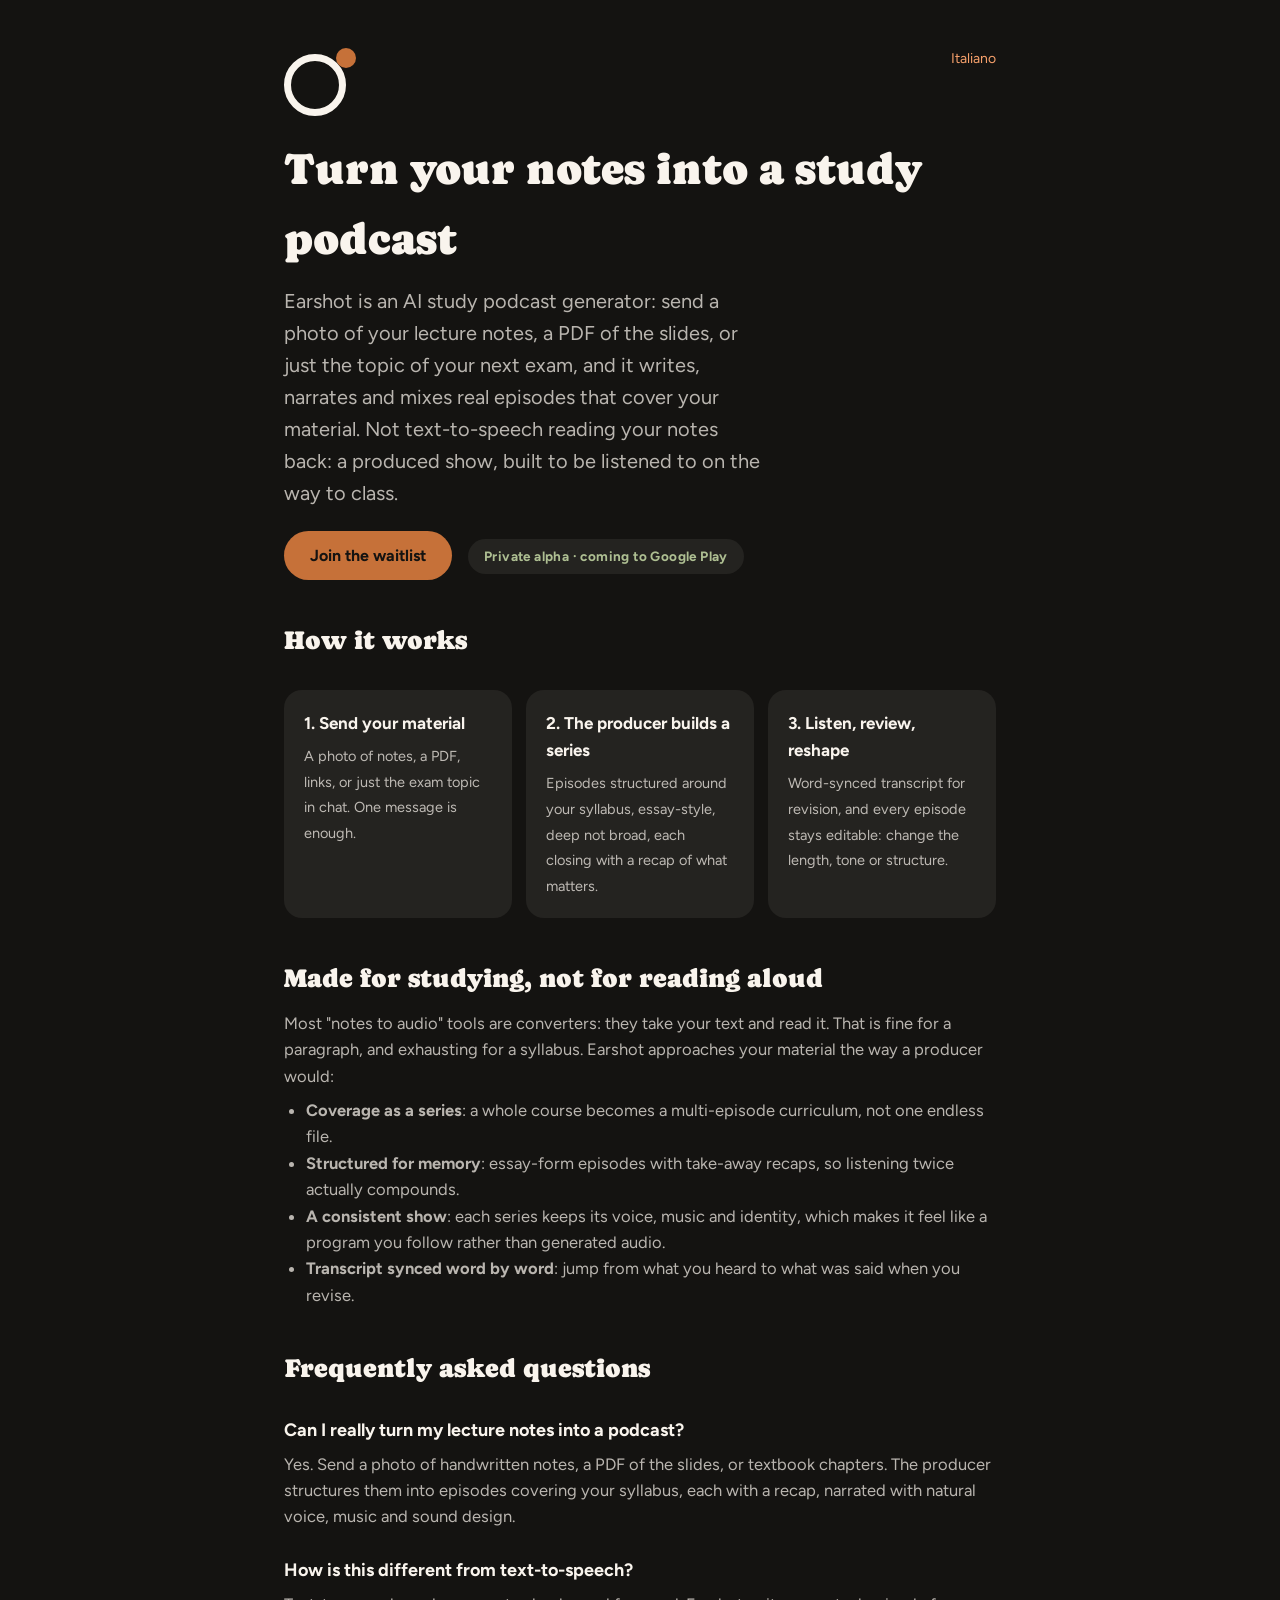
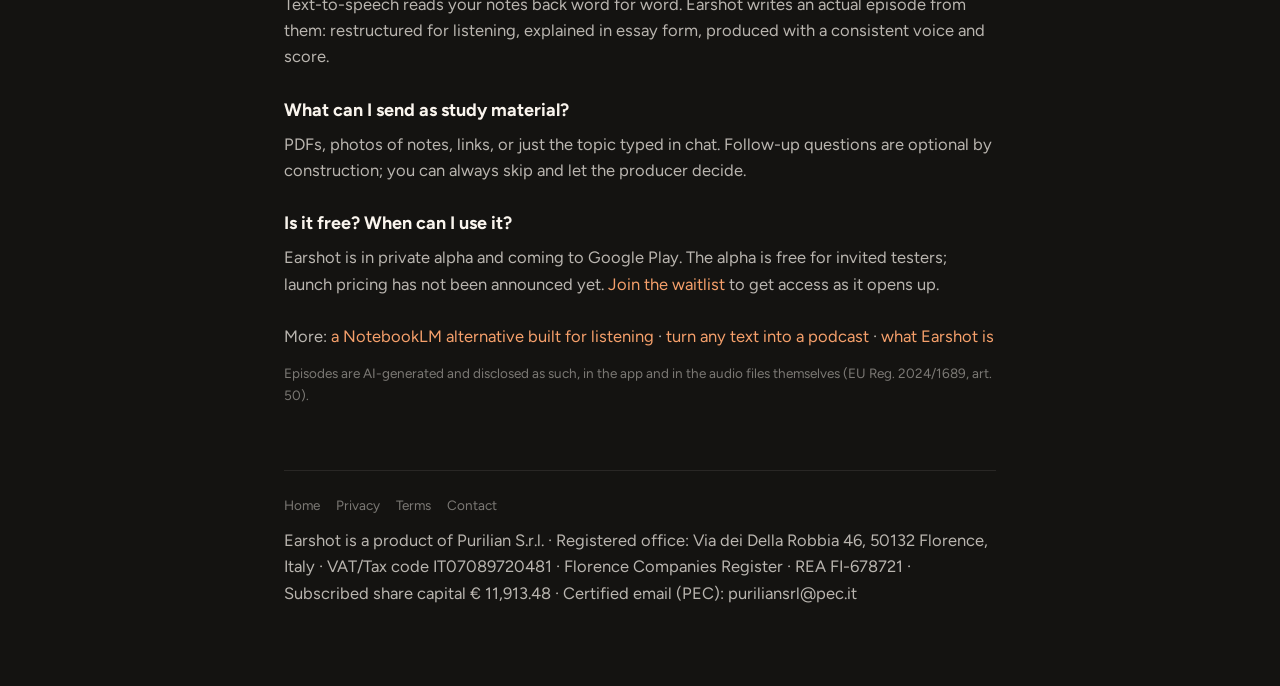
==== ai-study-podcast-generator.html @ ea50f7f9 "Add six SEO landing pages (study, NotebookLM alternative, text-to-podcast; IT+EN) Waitlist CTA only " ====
<!doctype html><html lang="en"><head><meta charset="utf-8"><meta name="viewport" content="width=device-width, initial-scale=1"><link rel="stylesheet" href="/style.css?v=3">
<title>AI Study Podcast Generator, from Your Own Notes | Earshot</title>
<meta name="description" content="Turn lecture notes, PDFs or any topic into real study podcast episodes: written, narrated and scored by an AI producer. Join the Earshot waitlist.">
<link rel="icon" type="image/png" href="/favicon.png">
<link rel="canonical" href="https://earshot.it/ai-study-podcast-generator.html">
<link rel="alternate" hreflang="it" href="https://earshot.it/podcast-per-studiare.html">
<link rel="alternate" hreflang="en" href="https://earshot.it/ai-study-podcast-generator.html">
<meta property="og:title" content="AI Study Podcast Generator, from Your Own Notes | Earshot">
<meta property="og:description" content="Send a photo of your notes or a PDF of the slides: Earshot turns them into a study podcast made just for you.">
<meta property="og:image" content="https://earshot.it/og.png"><meta property="og:url" content="https://earshot.it/ai-study-podcast-generator.html"><meta property="og:type" content="website"><meta name="twitter:card" content="summary_large_image">
<script type="application/ld+json">
{"@context":"https://schema.org","@type":"MobileApplication","name":"Earshot","operatingSystem":"ANDROID","applicationCategory":"EducationApplication","url":"https://earshot.it/","installUrl":"https://play.google.com/store/apps/details?id=com.purilian.earshot","description":"Chat-driven personal audio studio: turn notes, PDFs or any topic into produced podcast episodes, narrated and scored by an AI producer."}
</script>
<script type="application/ld+json">
{"@context":"https://schema.org","@type":"FAQPage","mainEntity":[
{"@type":"Question","name":"Can I really turn my lecture notes into a podcast?","acceptedAnswer":{"@type":"Answer","text":"Yes. Send Earshot a photo of your handwritten notes, a PDF of the slides, or chapters from a textbook. The AI producer structures the material into episodes that cover your syllabus, each with a take-away recap, and narrates them with natural voice, music and sound design."}},
{"@type":"Question","name":"How is this different from text-to-speech apps that read notes aloud?","acceptedAnswer":{"@type":"Answer","text":"Text-to-speech reads your notes back word for word. Earshot writes an actual episode from them: it restructures the material for listening, explains it in essay form, adds recaps, and produces it with a consistent voice and score, so episode 7 sounds like episode 1."}},
{"@type":"Question","name":"What can I send as study material?","acceptedAnswer":{"@type":"Answer","text":"PDFs, photos of notes, links, or just the topic of your exam typed in chat. One message is enough to start; the producer only asks follow-up questions when they would clearly improve the result, and you can always skip them."}},
{"@type":"Question","name":"Is Earshot free? When can I use it?","acceptedAnswer":{"@type":"Answer","text":"Earshot is in private alpha and coming to Google Play. The alpha is free for invited testers; launch pricing has not been announced yet. Join the waitlist by email to get access as it opens up."}}
]}
</script>
</head><body><div class="wrap">
<div class="lang"><a href="/podcast-per-studiare.html">Italiano</a></div>
<div class="mark"><div class="ring"></div><div class="dot"></div></div>
<h1 class="word" style="font-size:44px">Turn your notes into a study podcast</h1>
<p class="tag" style="margin-top:10px">Earshot is an AI study podcast generator: send a photo of your lecture notes, a PDF of the slides, or just the topic of your next exam, and it writes, narrates and mixes real episodes that cover your material. Not text-to-speech reading your notes back: a produced show, built to be listened to on the way to class.</p>
<a class="cta-btn" href="mailto:service@purilian.com?subject=Earshot%20waitlist">Join the waitlist</a>
<span class="badge" style="margin-left:12px">Private alpha · coming to Google Play</span>

<h2>How it works</h2>
<div class="cards">
<div class="card"><b>1. Send your material</b><span>A photo of notes, a PDF, links, or just the exam topic in chat. One message is enough.</span></div>
<div class="card"><b>2. The producer builds a series</b><span>Episodes structured around your syllabus, essay-style, deep not broad, each closing with a recap of what matters.</span></div>
<div class="card"><b>3. Listen, review, reshape</b><span>Word-synced transcript for revision, and every episode stays editable: change the length, tone or structure.</span></div>
</div>

<h2>Made for studying, not for reading aloud</h2>
<p>Most "notes to audio" tools are converters: they take your text and read it. That is fine for a paragraph, and exhausting for a syllabus. Earshot approaches your material the way a producer would:</p>
<ul>
<li><b>Coverage as a series</b>: a whole course becomes a multi-episode curriculum, not one endless file.</li>
<li><b>Structured for memory</b>: essay-form episodes with take-away recaps, so listening twice actually compounds.</li>
<li><b>A consistent show</b>: each series keeps its voice, music and identity, which makes it feel like a program you follow rather than generated audio.</li>
<li><b>Transcript synced word by word</b>: jump from what you heard to what was said when you revise.</li>
</ul>

<h2>Frequently asked questions</h2>
<h3>Can I really turn my lecture notes into a podcast?</h3>
<p>Yes. Send a photo of handwritten notes, a PDF of the slides, or textbook chapters. The producer structures them into episodes covering your syllabus, each with a recap, narrated with natural voice, music and sound design.</p>
<h3>How is this different from text-to-speech?</h3>
<p>Text-to-speech reads your notes back word for word. Earshot writes an actual episode from them: restructured for listening, explained in essay form, produced with a consistent voice and score.</p>
<h3>What can I send as study material?</h3>
<p>PDFs, photos of notes, links, or just the topic typed in chat. Follow-up questions are optional by construction; you can always skip and let the producer decide.</p>
<h3>Is it free? When can I use it?</h3>
<p>Earshot is in private alpha and coming to Google Play. The alpha is free for invited testers; launch pricing has not been announced yet. <a href="mailto:service@purilian.com?subject=Earshot%20waitlist">Join the waitlist</a> to get access as it opens up.</p>

<p style="margin-top:26px">More: <a href="/notebooklm-alternative.html">a NotebookLM alternative built for listening</a> · <a href="/text-to-podcast.html">turn any text into a podcast</a> · <a href="/en.html">what Earshot is</a></p>

<p style="margin-top:14px;font-size:13.5px;color:var(--ink3)">Episodes are AI-generated and disclosed as such, in the app and in the audio files themselves (EU Reg. 2024/1689, art. 50).</p>
<footer>
<a href="/en.html">Home</a><a href="/privacy.html">Privacy</a><a href="/terms.html">Terms</a><a href="mailto:service@purilian.com">Contact</a>
<p style="margin-top:10px">Earshot is a product of Purilian S.r.l. · Registered office: Via dei Della Robbia 46, 50132 Florence, Italy · VAT/Tax code IT07089720481 · Florence Companies Register · REA FI-678721 · Subscribed share capital € 11,913.48 · Certified email (PEC): puriliansrl@pec.it</p>
</footer>
</div><script type='module' src='https://static.cloudflareinsights.com/beacon.min.js' data-cf-beacon='{"token": "9274617eed044f3c8cafb4d5be8f2de0"}'></script></body></html>
---- style.css ----
@font-face { font-family: 'Caprasimo'; src: url('/fonts/Caprasimo_400Regular.ttf') format('truetype'); font-weight: 400; font-display: swap; }
@font-face { font-family: 'Figtree'; src: url('/fonts/Figtree_400Regular.ttf') format('truetype'); font-weight: 400; font-display: swap; }
@font-face { font-family: 'Figtree'; src: url('/fonts/Figtree_700Bold.ttf') format('truetype'); font-weight: 700; font-display: swap; }
:root {
  --page: #141311; --surface: #242320; --ink: #F9F4ED; --ink2: rgba(249,244,237,.72);
  --ink3: rgba(249,244,237,.45); --accent: #C67139; --accent2: #F6A06B; --sage: #AEBF92;
}
* { margin: 0; padding: 0; box-sizing: border-box; }
body { background: var(--page); color: var(--ink); font-family: 'Figtree', system-ui, sans-serif; line-height: 1.6; }
.wrap { max-width: 760px; margin: 0 auto; padding: 48px 24px 80px; }
.mark { position: relative; width: 74px; height: 68px; }
.mark .ring { position: absolute; left: 0; top: 6px; width: 62px; height: 62px; border: 7px solid var(--ink); border-radius: 50%; }
.mark .dot { position: absolute; right: 2px; top: 0; width: 20px; height: 20px; background: var(--accent); border-radius: 50%; }
h1.word { font-family: 'Caprasimo', serif; font-weight: 400; font-size: 64px; margin: 18px 0 6px; }
.tag { font-size: 20px; color: var(--ink2); max-width: 480px; }
h2 { font-family: 'Caprasimo', serif; font-weight: 400; font-size: 26px; margin: 40px 0 10px; }
p, li { color: var(--ink2); font-size: 16.5px; }
ul { padding-left: 22px; margin: 8px 0; }
a { color: var(--accent2); text-decoration: none; }
a:hover { text-decoration: underline; }
.cards { display: grid; grid-template-columns: repeat(auto-fit, minmax(210px, 1fr)); gap: 14px; margin: 28px 0; }
.card { background: var(--surface); border-radius: 18px; padding: 20px; }
.card b { display: block; font-size: 17px; margin-bottom: 6px; color: var(--ink); }
.card span { font-size: 14.5px; color: var(--ink2); }
.badge { display: inline-block; background: var(--surface); color: var(--sage); border-radius: 999px; padding: 7px 16px; font-size: 13.5px; font-weight: 700; letter-spacing: .4px; margin-top: 26px; }
footer { margin-top: 64px; padding-top: 24px; border-top: 1px solid rgba(249,244,237,.09); font-size: 13.5px; color: var(--ink3); }
footer a { color: var(--ink3); margin-right: 16px; }
.lang { float: right; font-size: 14px; }
h3 { color: var(--ink); font-size: 18px; margin: 26px 0 6px; }
.updated { color: var(--ink3); font-size: 13.5px; font-style: italic; }

/* hero */
.hero { display: grid; grid-template-columns: 1.1fr 1fr; gap: 28px; align-items: center; min-height: 60vh; }
.hero { position: relative; }
.hero::before { content: ''; position: absolute; inset: -60px -12vw; z-index: -1;
  background: url('/img/hero-waves.jpg') center / cover no-repeat; pointer-events: none; }
.hero-copy { padding: 24px 0; }
.hero-stage { position: relative; height: 620px; }
.hero-stage::before { content: ''; position: absolute; inset: 10% 0; background: radial-gradient(closest-side, rgba(198,113,57,.28), transparent 70%); filter: blur(8px); }
.phone { position: absolute; width: 264px; border-radius: 34px; border: 7px solid #2E2B25; overflow: hidden; box-shadow: 0 30px 60px rgba(0,0,0,.55); background: #141311; }
.phone img { display: block; width: 100%; }
.phone.front { right: 4px; top: 40px; z-index: 2; transform: rotate(3deg); }
.phone.back { right: 190px; top: 90px; z-index: 1; transform: rotate(-7deg); opacity: .85; }
@media (max-width: 860px) {
  .hero { grid-template-columns: 1fr; }
  .hero-stage { height: 540px; margin-top: 8px; }
  .phone { width: 220px; }
  .phone.front { right: calc(50% - 225px); top: 30px; }
  .phone.back { right: calc(50% + 5px); top: 70px; }
}
@media (max-width: 560px) {
  .hero-stage { height: 520px; }
  .phone.back { display: none; }
  .phone.front { width: 240px; right: 50%; top: 20px; transform: translateX(50%) rotate(2deg); }
  h1.word { font-size: 52px; }
  .hero-stage::before { inset: 5% 10%; }
}
body { overflow-x: hidden; }
.wrap-wide { max-width: 1020px; margin: 0 auto; padding: 48px 24px 80px; }
.cta-btn { display: inline-block; background: var(--accent); color: var(--page); font-weight: 700; border-radius: 999px; padding: 12px 26px; margin-top: 22px; }
.cta-btn:hover { text-decoration: none; background: var(--accent2); }
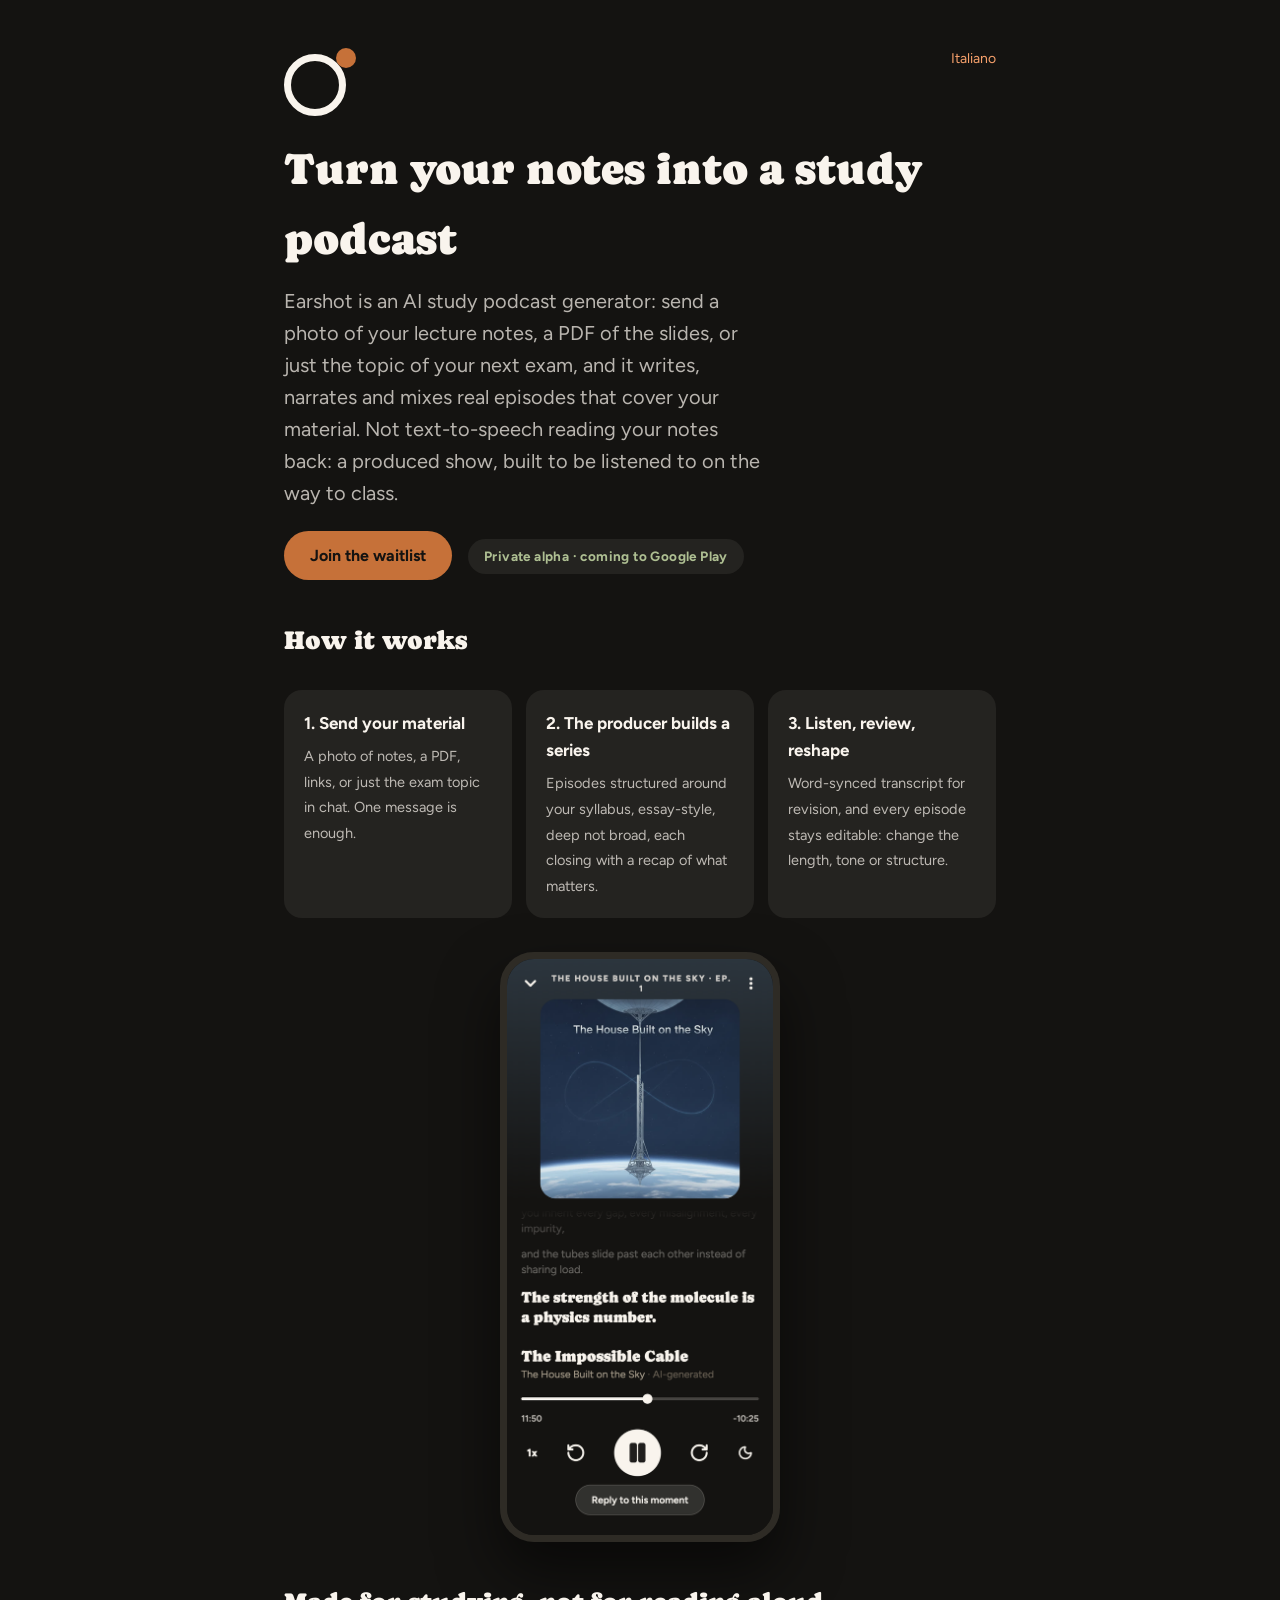
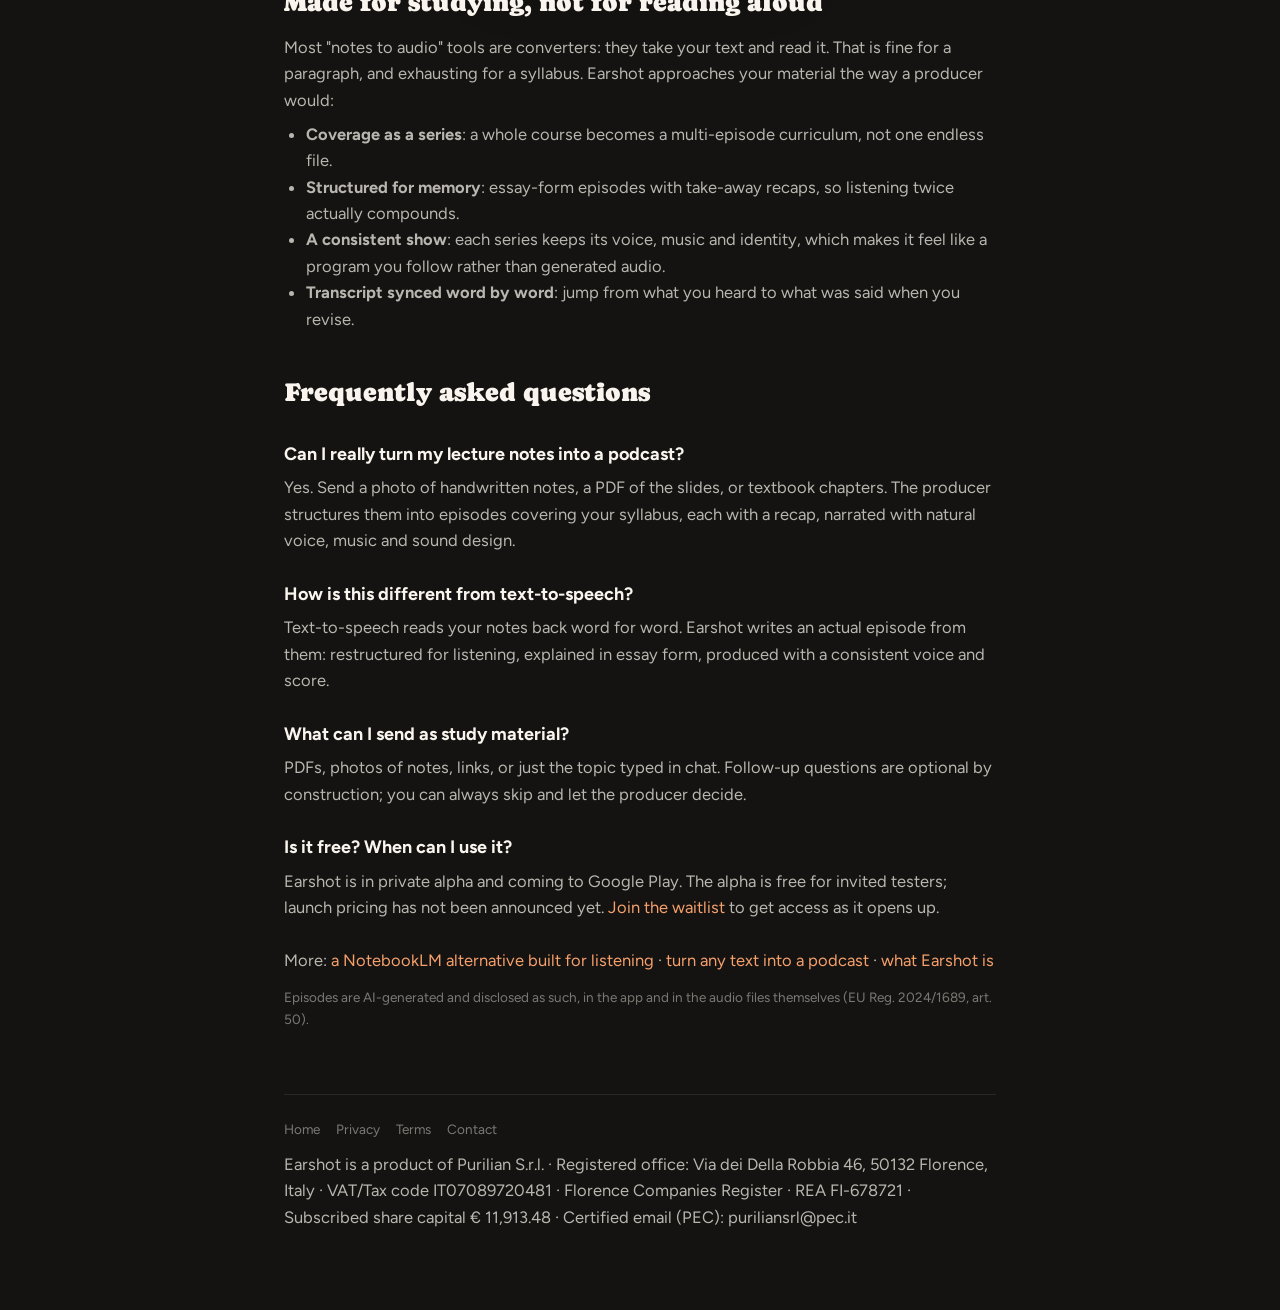
==== commit c019defb: "Add app screenshots to landing pages with descriptive alt text Co-Authored-By: Claude Fable 5 <norep" ====
--- a/ai-study-podcast-generator.html
+++ b/ai-study-podcast-generator.html
@@ -34,6 +34,8 @@
 <div class="card"><b>3. Listen, review, reshape</b><span>Word-synced transcript for revision, and every episode stays editable: change the length, tone or structure.</span></div>
 </div>
 
+<img class="shot" src="/img/hero-player-en.png" alt="The Earshot player narrating a study podcast generated from lecture notes, with word-synced transcript" loading="lazy">
+
 <h2>Made for studying, not for reading aloud</h2>
 <p>Most "notes to audio" tools are converters: they take your text and read it. That is fine for a paragraph, and exhausting for a syllabus. Earshot approaches your material the way a producer would:</p>
 <ul>
--- a/style.css
+++ b/style.css
@@ -59,3 +59,4 @@
 .wrap-wide { max-width: 1020px; margin: 0 auto; padding: 48px 24px 80px; }
 .cta-btn { display: inline-block; background: var(--accent); color: var(--page); font-weight: 700; border-radius: 999px; padding: 12px 26px; margin-top: 22px; }
 .cta-btn:hover { text-decoration: none; background: var(--accent2); }
+.shot { display: block; width: min(280px, 80%); border-radius: 34px; border: 7px solid #2E2B25; box-shadow: 0 30px 60px rgba(0,0,0,.55); margin: 34px auto 8px; }
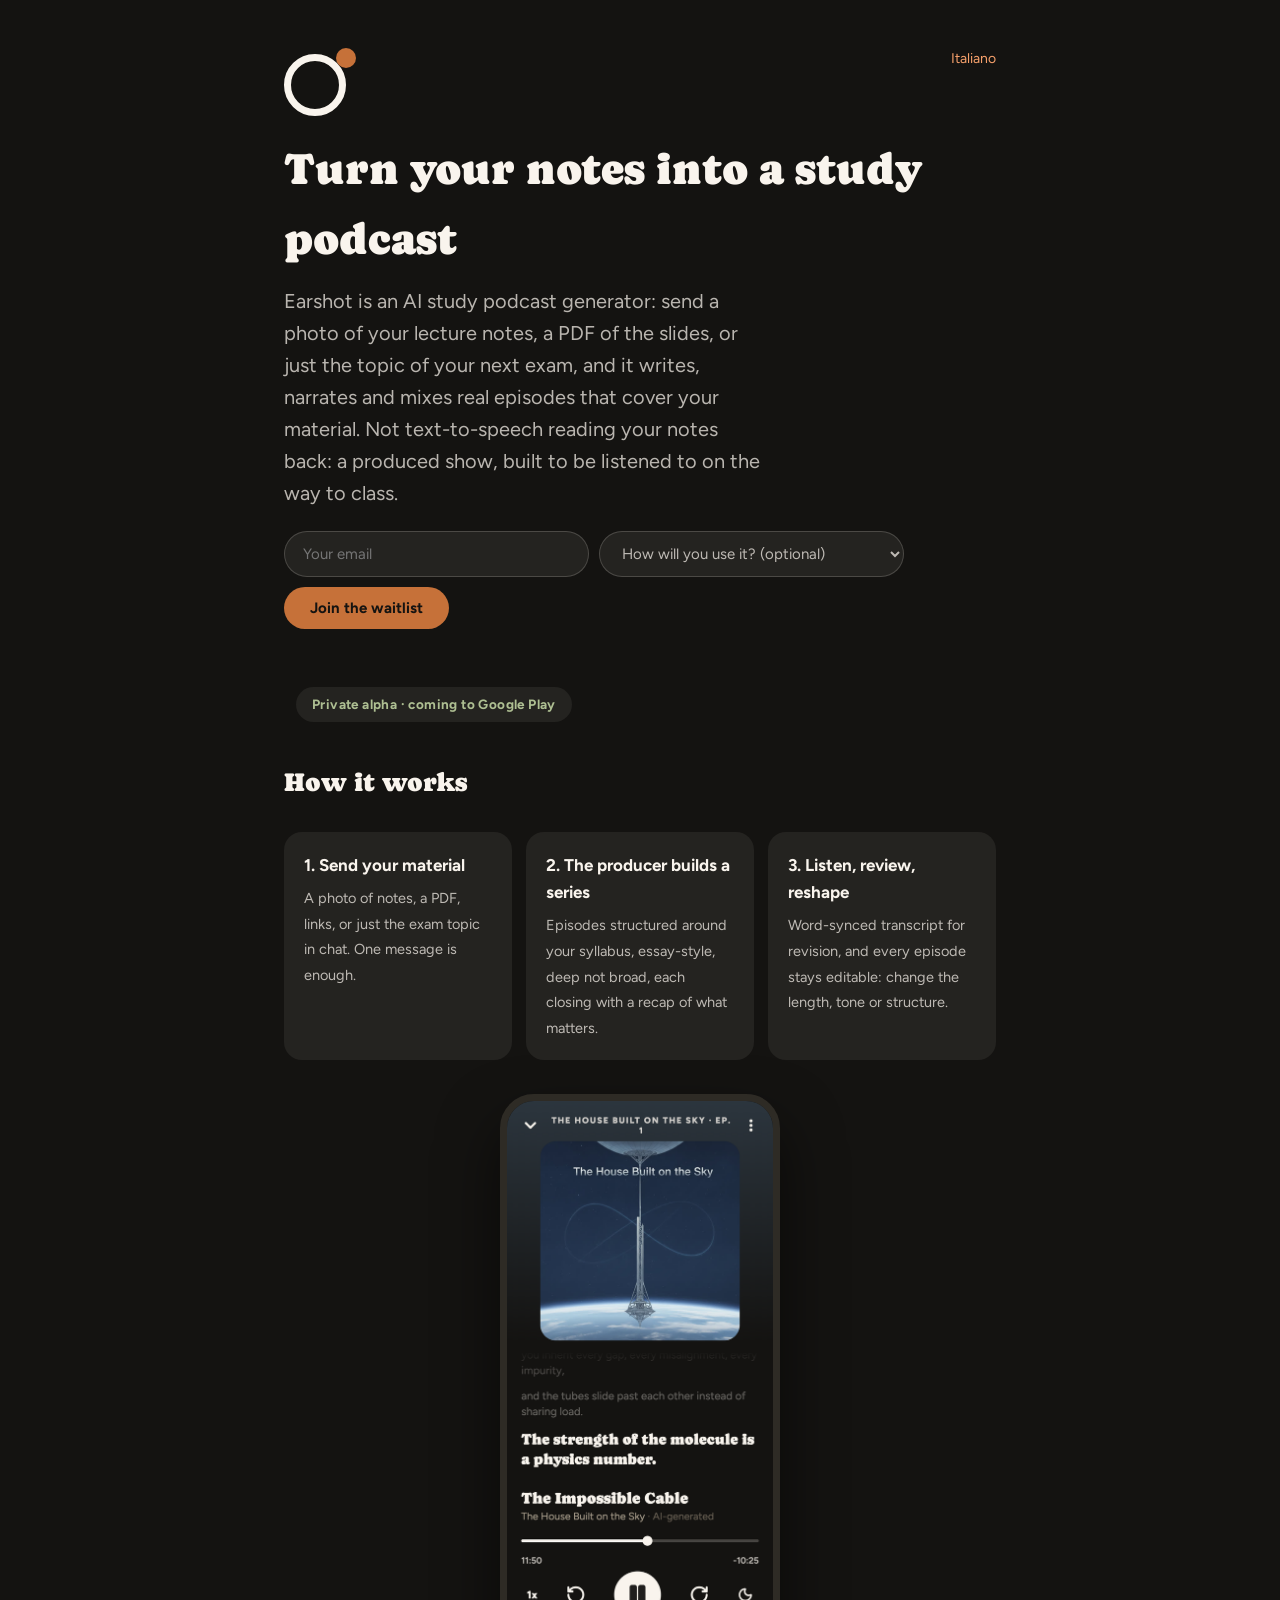
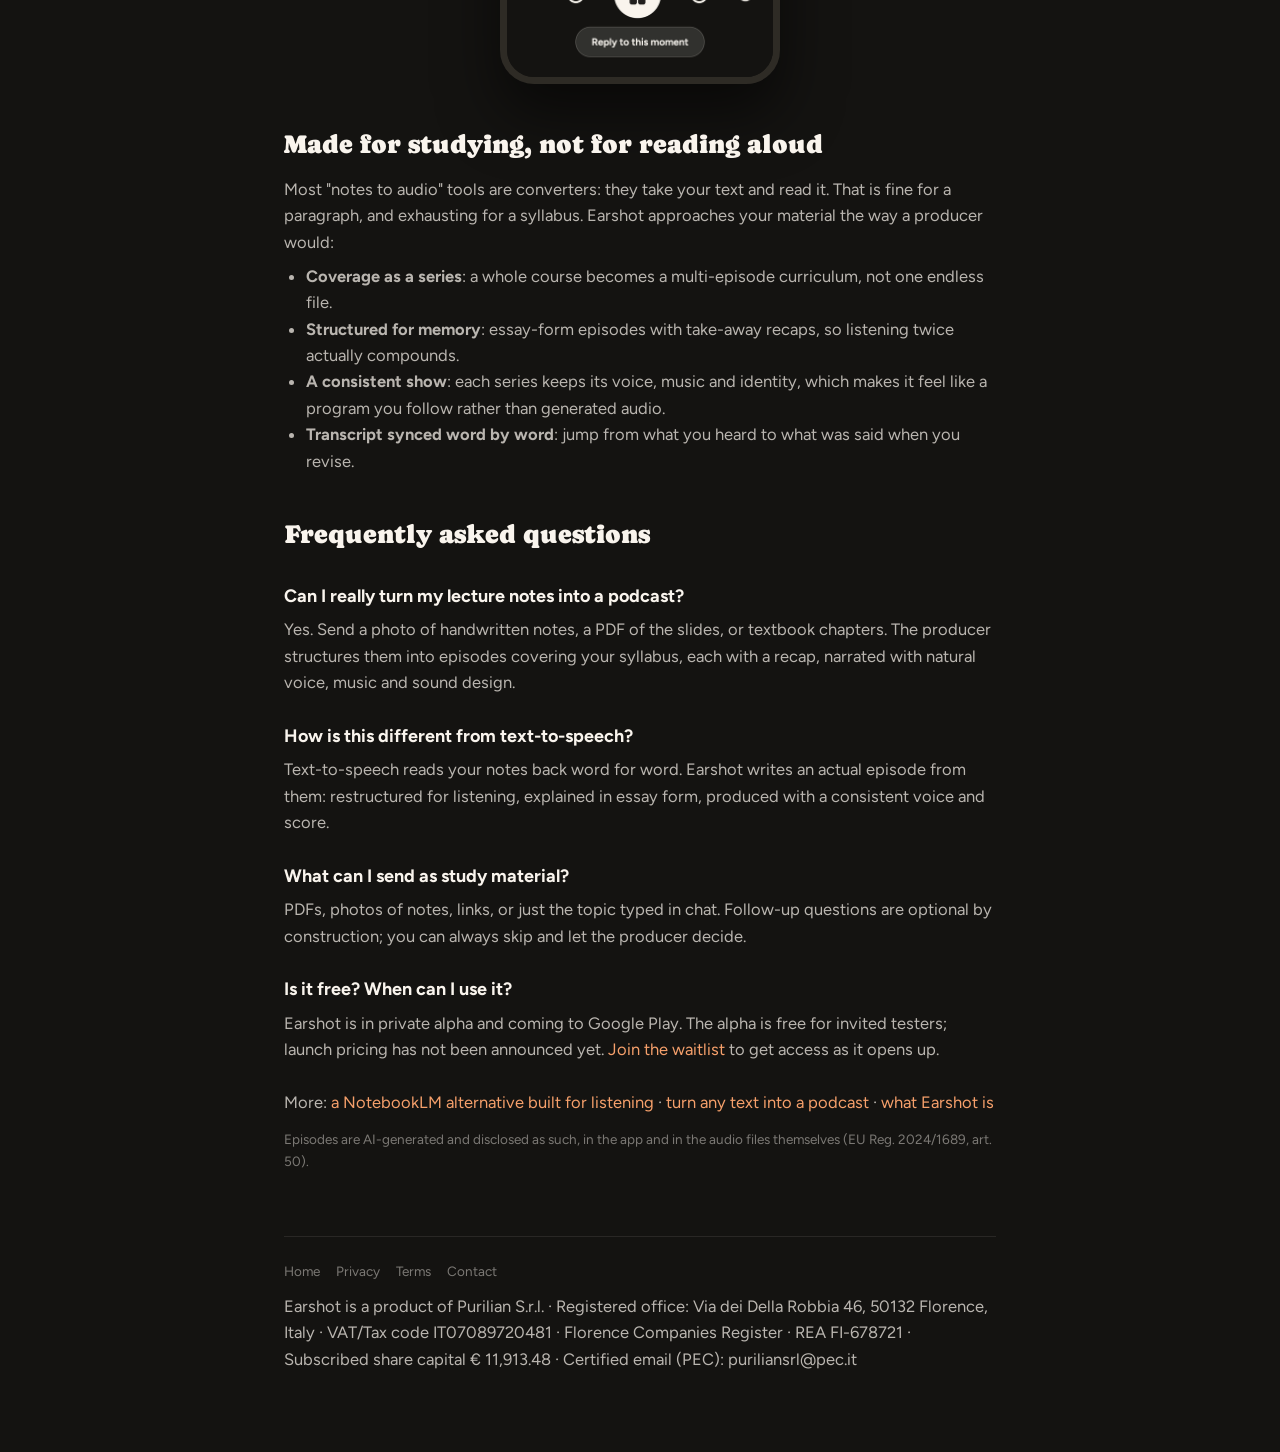
==== commit 407d29a9: "Replace mailto waitlist CTA with Supabase-backed signup form Email + optional interest select; inser" ====
--- a/ai-study-podcast-generator.html
+++ b/ai-study-podcast-generator.html
@@ -1,4 +1,4 @@
-<!doctype html><html lang="en"><head><meta charset="utf-8"><meta name="viewport" content="width=device-width, initial-scale=1"><link rel="stylesheet" href="/style.css?v=3">
+<!doctype html><html lang="en"><head><meta charset="utf-8"><meta name="viewport" content="width=device-width, initial-scale=1"><link rel="stylesheet" href="/style.css?v=5">
 <title>AI Study Podcast Generator, from Your Own Notes | Earshot</title>
 <meta name="description" content="Turn lecture notes, PDFs or any topic into real study podcast episodes: written, narrated and scored by an AI producer. Join the Earshot waitlist.">
 <link rel="icon" type="image/png" href="/favicon.png">
@@ -24,7 +24,13 @@
 <div class="mark"><div class="ring"></div><div class="dot"></div></div>
 <h1 class="word" style="font-size:44px">Turn your notes into a study podcast</h1>
 <p class="tag" style="margin-top:10px">Earshot is an AI study podcast generator: send a photo of your lecture notes, a PDF of the slides, or just the topic of your next exam, and it writes, narrates and mixes real episodes that cover your material. Not text-to-speech reading your notes back: a produced show, built to be listened to on the way to class.</p>
-<a class="cta-btn" href="mailto:service@purilian.com?subject=Earshot%20waitlist">Join the waitlist</a>
+<form class="waitlist" id="waitlist-form" autocomplete="on">
+<input type="email" name="email" required placeholder="Your email" aria-label="Your email">
+<select name="interest" aria-label="How will you use it? (optional)"><option value="">How will you use it? (optional)</option><option value="study">For studying</option><option value="work">For work</option><option value="curiosity">Out of curiosity</option></select>
+<input class="hp" type="text" name="website" tabindex="-1" autocomplete="off">
+<button class="cta-btn" type="submit">Join the waitlist</button>
+</form>
+<p class="waitlist-msg" id="waitlist-msg" aria-live="polite"></p>
 <span class="badge" style="margin-left:12px">Private alpha · coming to Google Play</span>
 
 <h2>How it works</h2>
@@ -62,4 +68,24 @@
 <a href="/en.html">Home</a><a href="/privacy.html">Privacy</a><a href="/terms.html">Terms</a><a href="mailto:service@purilian.com">Contact</a>
 <p style="margin-top:10px">Earshot is a product of Purilian S.r.l. · Registered office: Via dei Della Robbia 46, 50132 Florence, Italy · VAT/Tax code IT07089720481 · Florence Companies Register · REA FI-678721 · Subscribed share capital € 11,913.48 · Certified email (PEC): puriliansrl@pec.it</p>
 </footer>
-</div><script type='module' src='https://static.cloudflareinsights.com/beacon.min.js' data-cf-beacon='{"token": "9274617eed044f3c8cafb4d5be8f2de0"}'></script></body></html>
+</div><script type='module' src='https://static.cloudflareinsights.com/beacon.min.js' data-cf-beacon='{"token": "9274617eed044f3c8cafb4d5be8f2de0"}'></script><script>
+(function () {
+  var form = document.getElementById('waitlist-form');
+  var msg = document.getElementById('waitlist-msg');
+  form.addEventListener('submit', function (e) {
+    e.preventDefault();
+    if (form.website.value) return;
+    var btn = form.querySelector('button'); btn.disabled = true;
+    fetch('https://retcklfcyrlvignaphgi.supabase.co/rest/v1/waitlist', {
+      method: 'POST',
+      headers: { 'apikey': 'sb_publishable_OaO1tNPHDQhSf4b9LvtSbg_q1YdFQu9', 'Content-Type': 'application/json', 'Prefer': 'return=minimal' },
+      body: JSON.stringify({ email: form.email.value.trim(), interest: form.interest.value || null, locale: document.documentElement.lang, source_page: location.pathname })
+    }).then(function (r) {
+      if (r.status === 201) { msg.textContent = "Done! We'll let you know as Earshot opens up."; form.reset(); }
+      else if (r.status === 409) { msg.textContent = "You're already on the list!"; }
+      else { msg.textContent = 'Something went wrong. Email us: service@purilian.com'; }
+      btn.disabled = false;
+    }).catch(function () { msg.textContent = 'Something went wrong. Email us: service@purilian.com'; btn.disabled = false; });
+  });
+})();
+</script></body></html>
--- a/style.css
+++ b/style.css
@@ -60,3 +60,9 @@
 .cta-btn { display: inline-block; background: var(--accent); color: var(--page); font-weight: 700; border-radius: 999px; padding: 12px 26px; margin-top: 22px; }
 .cta-btn:hover { text-decoration: none; background: var(--accent2); }
 .shot { display: block; width: min(280px, 80%); border-radius: 34px; border: 7px solid #2E2B25; box-shadow: 0 30px 60px rgba(0,0,0,.55); margin: 34px auto 8px; }
+.waitlist { display: flex; flex-wrap: wrap; gap: 10px; margin-top: 22px; max-width: 620px; }
+.waitlist input[type=email], .waitlist select { background: var(--surface); color: var(--ink); border: 1px solid rgba(249,244,237,.18); border-radius: 999px; padding: 12px 18px; font-family: inherit; font-size: 15px; flex: 1 1 210px; }
+.waitlist select { color: var(--ink2); }
+.waitlist button.cta-btn { border: none; cursor: pointer; font-family: inherit; font-size: 15px; margin-top: 0; }
+.waitlist .hp { position: absolute; left: -9999px; height: 0; overflow: hidden; }
+.waitlist-msg { margin-top: 10px; font-size: 15px; color: var(--sage); min-height: 22px; }
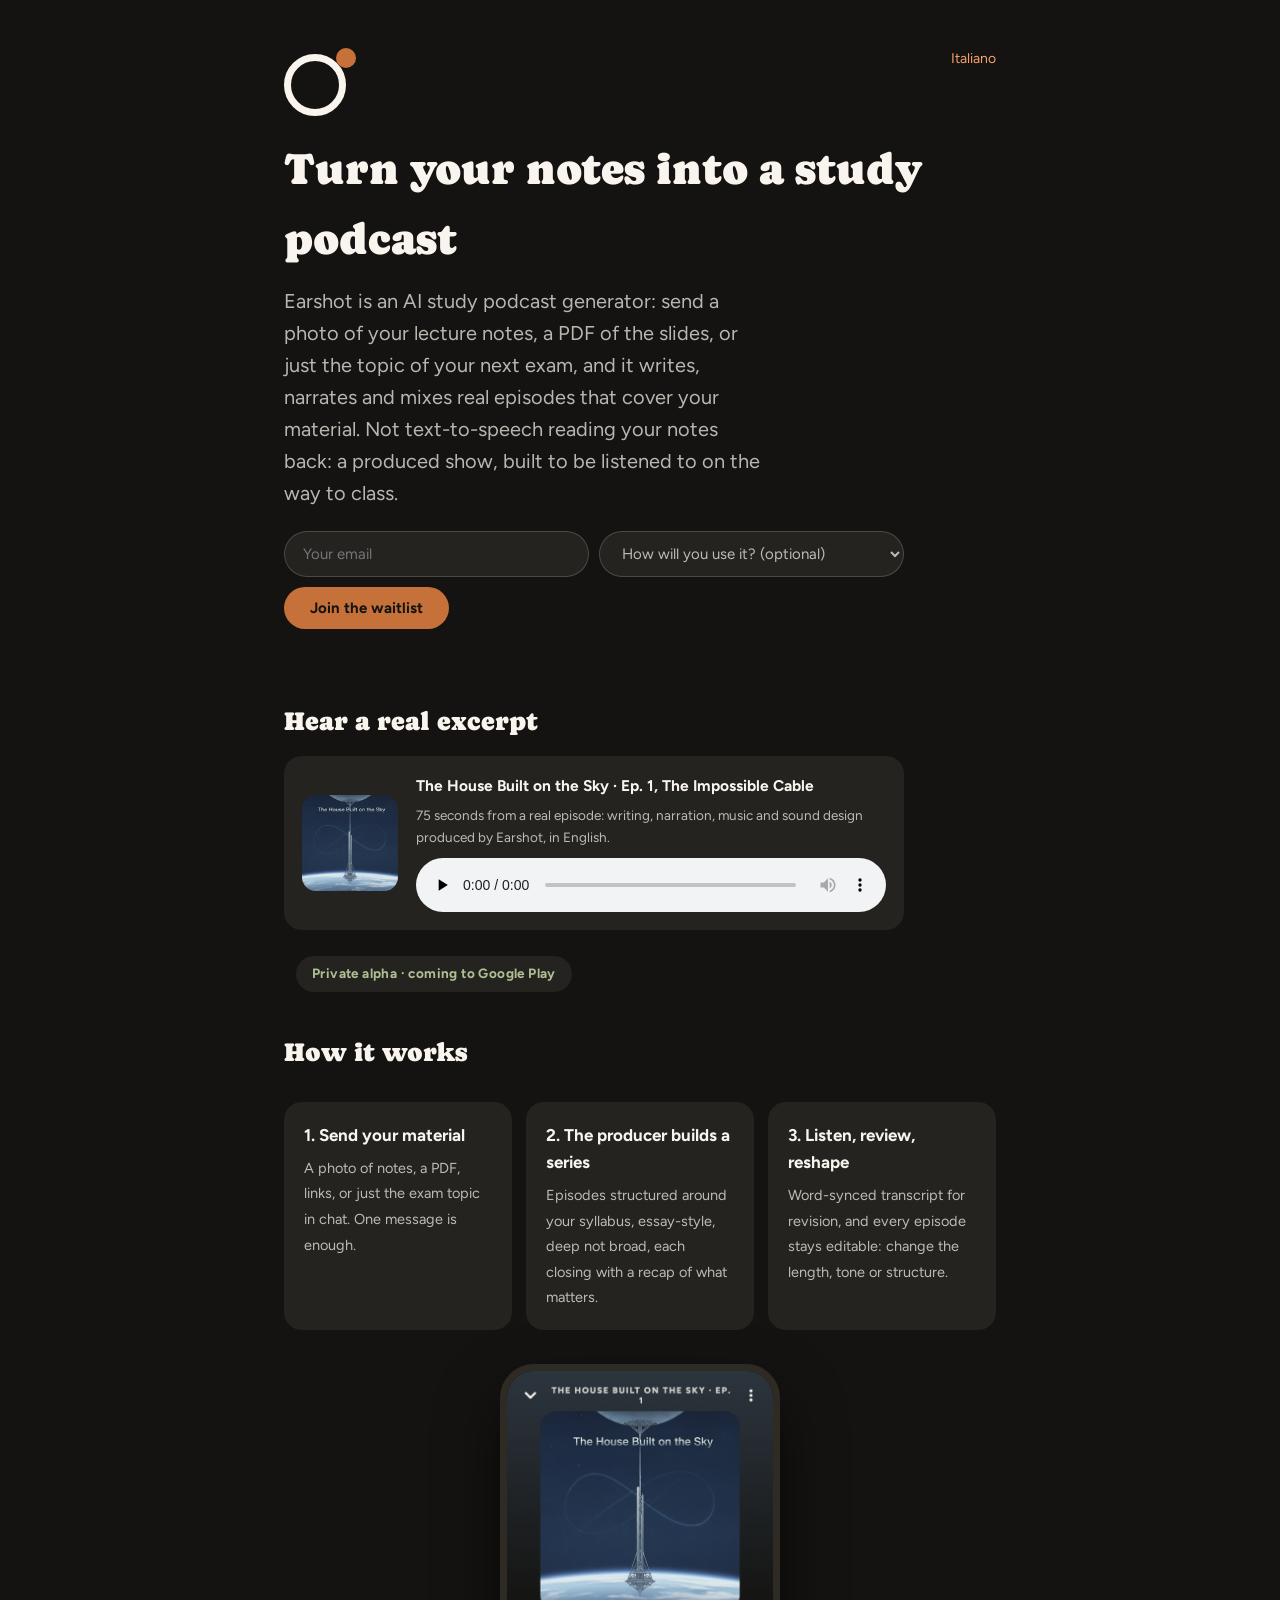
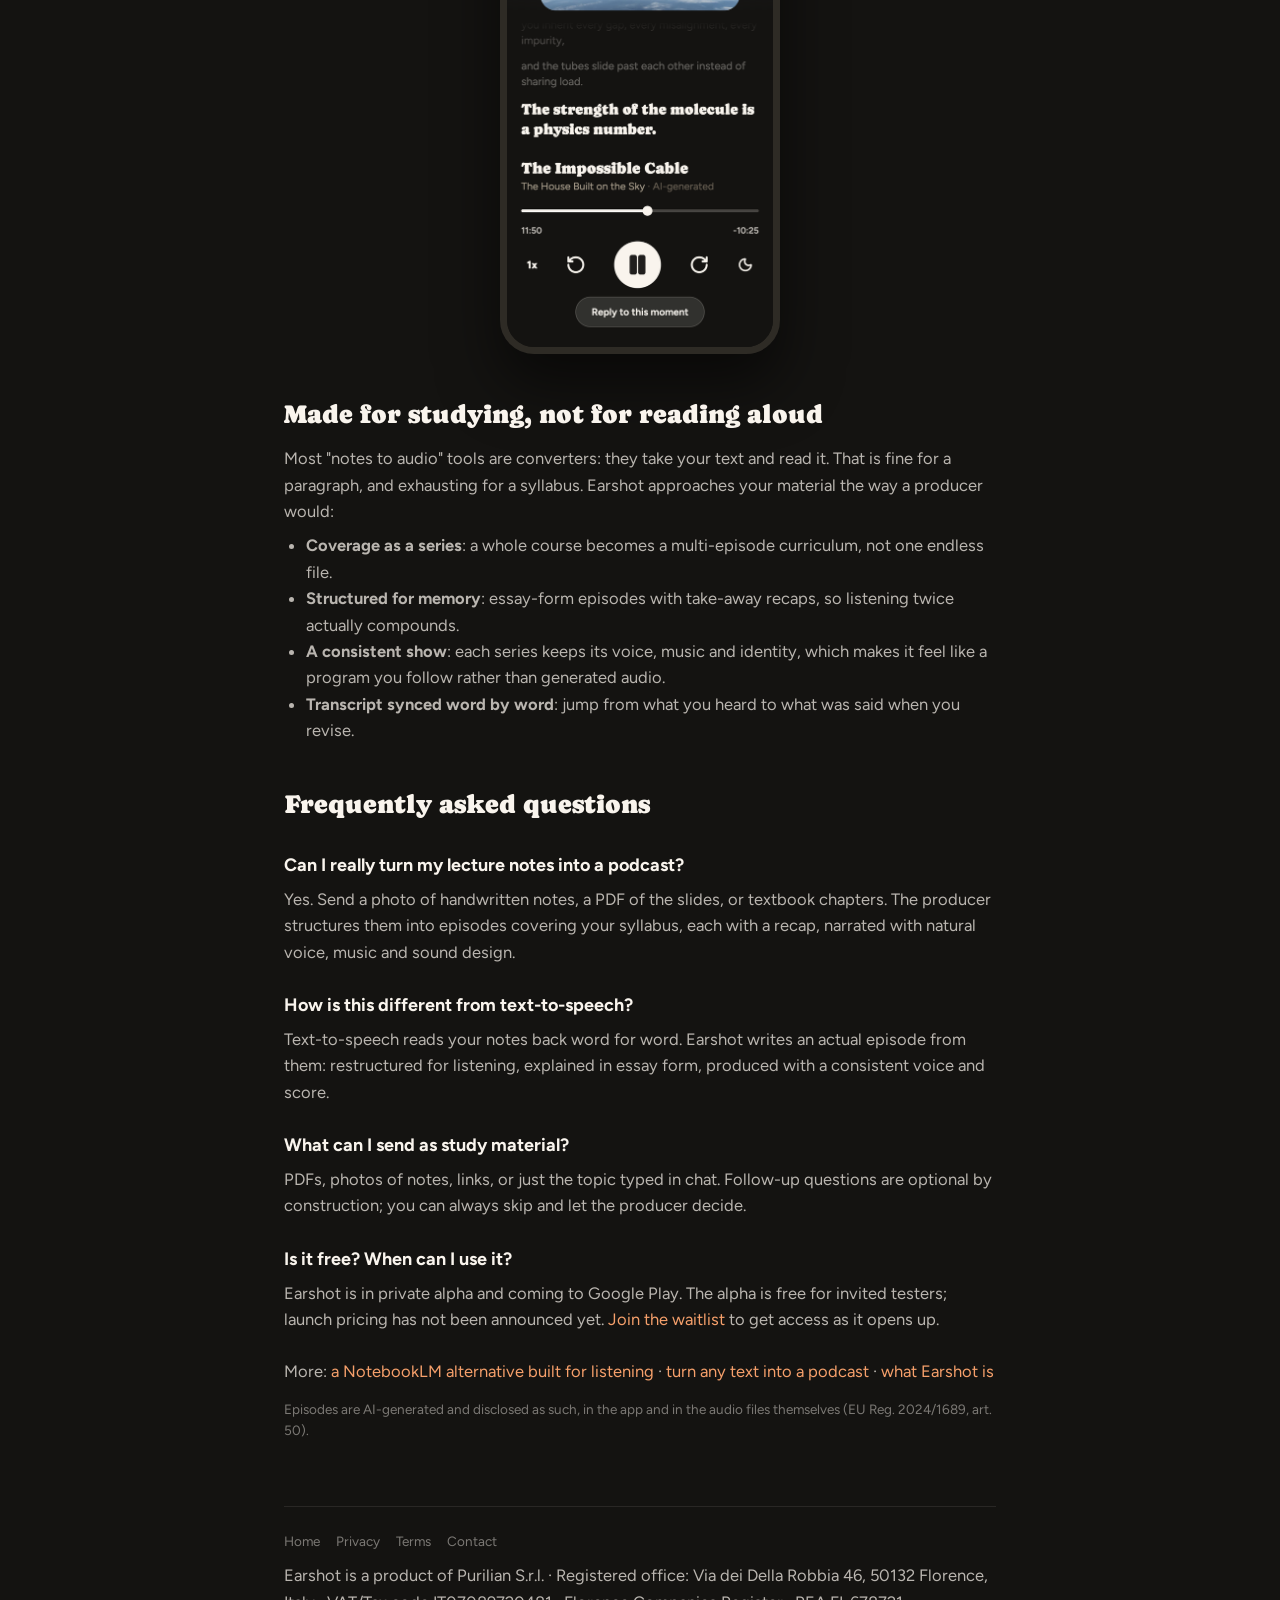
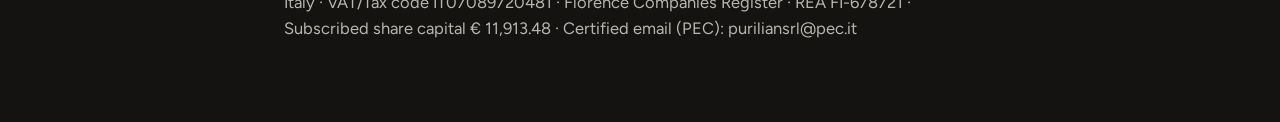
==== commit 3e4633e3: "Add English episode audio sample (The House Built on the Sky) to EN landing pages Co-Authored-By: Cl" ====
--- a/ai-study-podcast-generator.html
+++ b/ai-study-podcast-generator.html
@@ -1,4 +1,4 @@
-<!doctype html><html lang="en"><head><meta charset="utf-8"><meta name="viewport" content="width=device-width, initial-scale=1"><link rel="stylesheet" href="/style.css?v=5">
+<!doctype html><html lang="en"><head><meta charset="utf-8"><meta name="viewport" content="width=device-width, initial-scale=1"><link rel="stylesheet" href="/style.css?v=6">
 <title>AI Study Podcast Generator, from Your Own Notes | Earshot</title>
 <meta name="description" content="Turn lecture notes, PDFs or any topic into real study podcast episodes: written, narrated and scored by an AI producer. Join the Earshot waitlist.">
 <link rel="icon" type="image/png" href="/favicon.png">
@@ -31,6 +31,19 @@
 <button class="cta-btn" type="submit">Join the waitlist</button>
 </form>
 <p class="waitlist-msg" id="waitlist-msg" aria-live="polite"></p>
+<h2>Hear a real excerpt</h2>
+<div class="sample">
+<img src="/img/series/sky.jpg" alt="Cover art of the series The House Built on the Sky, generated by Earshot" loading="lazy">
+<div class="sample-info">
+<b>The House Built on the Sky · Ep. 1, The Impossible Cable</b>
+<span>75 seconds from a real episode: writing, narration, music and sound design produced by Earshot, in English.</span>
+<audio controls preload="none" src="/audio/sample-sky.m4a"></audio>
+</div>
+</div>
+<script type="application/ld+json">
+{"@context":"https://schema.org","@type":"AudioObject","name":"The House Built on the Sky, Ep. 1: The Impossible Cable (excerpt)","contentUrl":"https://earshot.it/audio/sample-sky.m4a","encodingFormat":"audio/mp4","duration":"PT1M15S","inLanguage":"en","description":"Excerpt of an episode produced by Earshot: writing, narration, music and sound design generated with AI and disclosed as such."}
+</script>
+
 <span class="badge" style="margin-left:12px">Private alpha · coming to Google Play</span>
 
 <h2>How it works</h2>
--- a/style.css
+++ b/style.css
@@ -66,3 +66,9 @@
 .waitlist button.cta-btn { border: none; cursor: pointer; font-family: inherit; font-size: 15px; margin-top: 0; }
 .waitlist .hp { position: absolute; left: -9999px; height: 0; overflow: hidden; }
 .waitlist-msg { margin-top: 10px; font-size: 15px; color: var(--sage); min-height: 22px; }
+.sample { display: flex; gap: 18px; align-items: center; background: var(--surface); border-radius: 18px; padding: 18px; margin-top: 14px; max-width: 620px; flex-wrap: wrap; }
+.sample img { width: 96px; height: 96px; border-radius: 14px; object-fit: cover; flex: 0 0 auto; }
+.sample-info { flex: 1 1 260px; display: flex; flex-direction: column; gap: 6px; }
+.sample-info b { color: var(--ink); font-size: 15.5px; }
+.sample-info span { font-size: 13.5px; color: var(--ink2); }
+.sample audio { width: 100%; margin-top: 4px; }
